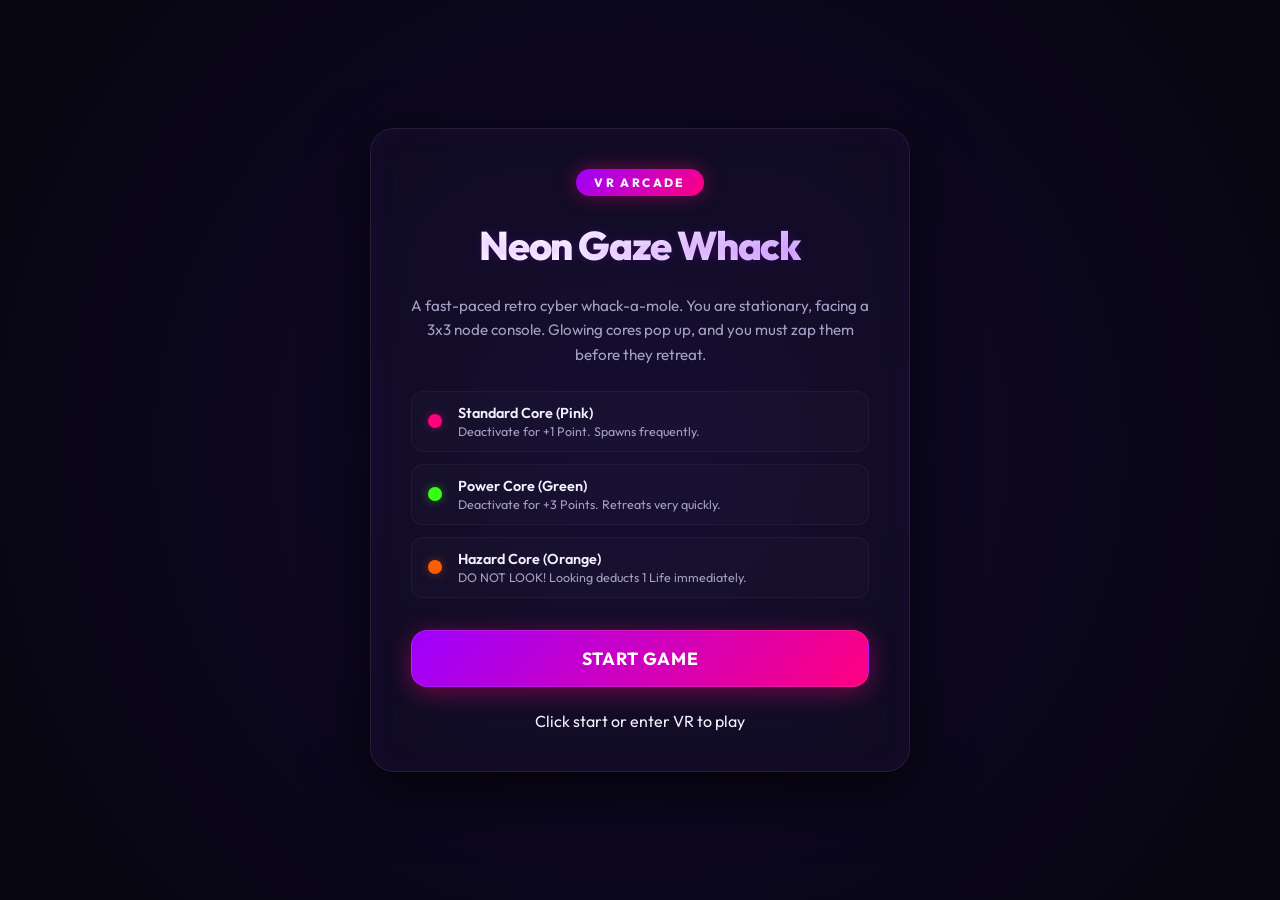
==== game_0001_neon_whack/index.html @ 53be06f9 "whack a mole slop that doesn't work on desktop" ====
<!DOCTYPE html>
<html lang="en">
<head>
    <meta charset="UTF-8">
    <meta name="viewport" content="width=device-width, initial-scale=1.0, user-scalable=no">
    <title>Neon Gaze Whack - VR Arcade</title>
    <meta name="description" content="A premium retro-futuristic VR whack-a-mole game. Look to target and deactivate cores using gaze tracking. Hostable on GitHub Pages.">
    
    <!-- Premium Fonts -->
    <link rel="preconnect" href="https://fonts.googleapis.com">
    <link rel="preconnect" href="https://fonts.gstatic.com" crossorigin>
    <link href="https://fonts.googleapis.com/css2?family=Outfit:wght@300;400;600;800&display=swap" rel="stylesheet">
    
    <!-- Core Stylesheet -->
    <link rel="stylesheet" href="./style.css">

    <!-- A-Frame Library CDN (Version 1.6.0 is stable and works with standard WebXR) -->
    <script src="https://aframe.io/releases/1.6.0/aframe.min.js"></script>
</head>
<body>

    <!-- 2D HTML Dashboard / Screen UI Overlay -->
    <div id="ui-layer" class="ui-layer">
        
        <!-- Start Game Panel -->
        <div id="panel-start" class="overlay-panel">
            <div class="logo-badge">VR Arcade</div>
            <h1>Neon Gaze Whack</h1>
            <p class="subtitle">A fast-paced retro cyber whack-a-mole. You are stationary, facing a 3x3 node console. Glowing cores pop up, and you must zap them before they retreat.</p>
            
            <div class="guide-container">
                <div class="guide-item">
                    <div class="guide-color-indicator guide-pink"></div>
                    <div class="guide-item-text">
                        <h3>Standard Core (Pink)</h3>
                        <p>Deactivate for +1 Point. Spawns frequently.</p>
                    </div>
                </div>
                <div class="guide-item">
                    <div class="guide-color-indicator guide-green"></div>
                    <div class="guide-item-text">
                        <h3>Power Core (Green)</h3>
                        <p>Deactivate for +3 Points. Retreats very quickly.</p>
                    </div>
                </div>
                <div class="guide-item">
                    <div class="guide-color-indicator guide-orange"></div>
                    <div class="guide-item-text">
                        <h3>Hazard Core (Orange)</h3>
                        <p>DO NOT LOOK! Looking deducts 1 Life immediately.</p>
                    </div>
                </div>
            </div>

            <button id="btn-start" class="btn btn-pink">Start Game</button>
            <div class="status-msg">Click start or enter VR to play</div>
        </div>

        <!-- Game Over Panel -->
        <div id="panel-gameover" class="overlay-panel hidden">
            <div class="logo-badge" style="background: linear-gradient(135deg, var(--neon-orange), var(--neon-pink)); box-shadow: 0 0 20px var(--neon-orange-glow);">System Offline</div>
            <h1>Game Over</h1>
            <p class="subtitle">The core console has overloaded.</p>
            
            <div class="stats-list">
                <div class="stats-row">
                    <span class="stats-label">Final Score:</span>
                    <span id="stat-final-score" class="stats-value">0</span>
                </div>
                <div class="stats-row">
                    <span class="stats-label">Personal Best:</span>
                    <span id="stat-high-score" class="stats-value">0</span>
                </div>
                <div id="new-record-indicator" class="stats-row hidden">
                    <span class="stats-new-record" style="width: 100%; text-align: center;">🎉 NEW HIGH SCORE RECORD! 🎉</span>
                </div>
            </div>

            <button id="btn-restart" class="btn btn-pink" style="background: linear-gradient(135deg, var(--neon-cyan) 0%, var(--neon-purple) 100%); box-shadow: 0 5px 25px var(--neon-cyan-glow);">Reboot System</button>
        </div>
    </div>

    <!-- HUD Overlay for Screen Players -->
    <div id="hud" class="hud-container hidden">
        <div id="hud-score" class="hud-panel">
            <span class="hud-label">Score</span>
            <span id="hud-score-val" class="hud-value">000</span>
        </div>
        <div id="hud-lives" class="hud-panel">
            <span class="hud-label">Integrity</span>
            <div id="lives-container" class="lives-indicator">
                <div class="heart-icon"></div>
                <div class="heart-icon"></div>
                <div class="heart-icon"></div>
            </div>
        </div>
        <div id="hud-highscore" class="hud-panel">
            <span class="hud-label">Best</span>
            <span id="hud-highscore-val" class="hud-value">000</span>
        </div>
    </div>

    <!-- 3D VR Scene -->
    <div id="scene-container">
        <!-- A-Frame Scene -->
        <a-scene embedded="false" vr-mode-ui="enabled: true" renderer="antialias: true; colorManagement: true;">
            
            <!-- Asset Preloading -->
            <a-assets>
                <!-- We can define mixins or textures here if needed, but keeping it script-driven -->
            </a-assets>

            <!-- Lighting Configuration -->
            <!-- Ambient environment light -->
            <a-entity light="type: ambient; color: #1e163b; intensity: 0.8"></a-entity>
            <!-- Direct key light casting soft glows -->
            <a-entity light="type: directional; color: #b58eff; intensity: 1.2; castShadow: true" position="2 4 3"></a-entity>
            <!-- Point light glowing near the console panel -->
            <a-entity id="console-glow" light="type: point; color: #ff007f; intensity: 0.5; distance: 4" position="0 1.4 -1.5"></a-entity>

            <!-- Retro Holodeck Space Grid (Floor & Ceiling) -->
            <a-plane position="0 0 0" rotation="-90 0 0" width="100" height="100" color="#ff007f" wireframe="true" material="shader: flat; opacity: 0.08"></a-plane>
            <a-plane position="0 4 0" rotation="90 0 0" width="100" height="100" color="#00f3ff" wireframe="true" material="shader: flat; opacity: 0.08"></a-plane>
            
            <!-- Starry cosmic skybox background -->
            <a-sky color="#07050f"></a-sky>

            <!-- Interactive 3D VR START / RESTART Overlays (Rendered in-world for VR Headsets) -->
            <a-entity id="vr-ui-container">
                <!-- 3D Start Button Panel -->
                <a-box id="vr-btn-start" class="target" position="0 1.4 -1.8" width="1.1" height="0.4" depth="0.1" color="#ff007f" 
                       material="roughness: 0.4; metalness: 0.8; emissive: #ff007f; emissiveIntensity: 0.6"
                       animation__hover="property: scale; to: 1.05 1.05 1.05; dur: 200; startEvents: mouseenter"
                       animation__leave="property: scale; to: 1 1 1; dur: 200; startEvents: mouseleave">
                    <!-- Text on button -->
                    <a-text value="LOOK AT TO START" align="center" color="#ffffff" width="3.2" font="kandoo" position="0 0 0.06" material="shader: flat;"></a-text>
                </a-box>

                <!-- 3D Restart Button Panel (Starts hidden) -->
                <a-box id="vr-btn-restart" class="target" position="0 1.4 -1.8" width="1.1" height="0.4" depth="0.1" color="#00f3ff" 
                       material="roughness: 0.4; metalness: 0.8; emissive: #00f3ff; emissiveIntensity: 0.6" scale="0.001 0.001 0.001" visible="false"
                       animation__hover="property: scale; to: 1.05 1.05 1.05; dur: 200; startEvents: mouseenter"
                       animation__leave="property: scale; to: 1 1 1; dur: 200; startEvents: mouseleave">
                    <!-- Text on button -->
                    <a-text value="GAME OVER\nLOOK TO RESTART" align="center" color="#ffffff" width="3.2" font="kandoo" position="0 0 0.06" material="shader: flat;"></a-text>
                </a-box>

                <!-- Floating VR Score HUD (Always visible above the board in VR) -->
                <a-entity id="vr-hud" position="0 2.6 -2.3" visible="false">
                    <!-- Score text -->
                    <a-text id="vr-hud-score" value="SCORE: 000" align="center" color="#00f3ff" width="4.5" font="kandoo" position="0 0.1 0" material="shader: flat;"></a-text>
                    <!-- Lives text -->
                    <a-text id="vr-hud-lives" value="INTEGRITY: III" align="center" color="#ff007f" width="4" font="kandoo" position="0 -0.1 0" material="shader: flat;"></a-text>
                </a-entity>
            </a-entity>

            <!-- The Core Console Board (3x3 grid panel) -->
            <!-- Placed at y=1.35m, z=-2.4m, tilted 10 degrees back towards camera -->
            <a-entity id="board" position="0 1.35 -2.4" rotation="-10 0 0">
                <!-- Large Metallic Panel Base -->
                <a-box position="0 0 -0.04" width="1.8" height="1.8" depth="0.08" color="#110d24" material="roughness: 0.6; metalness: 0.8"></a-box>
                
                <!-- Glowing Cyan Border Strips -->
                <a-box position="0 0.9 0" width="1.84" height="0.02" depth="0.02" color="#00f3ff" material="shader: flat; emissive: #00f3ff; emissiveIntensity: 0.8"></a-box>
                <a-box position="0 -0.9 0" width="1.84" height="0.02" depth="0.02" color="#00f3ff" material="shader: flat; emissive: #00f3ff; emissiveIntensity: 0.8"></a-box>
                <a-box position="0.9 0 0" width="0.02" height="1.84" depth="0.02" color="#ff007f" material="shader: flat; emissive: #ff007f; emissiveIntensity: 0.8"></a-box>
                <a-box position="-0.9 0 0" width="0.02" height="1.84" depth="0.02" color="#ff007f" material="shader: flat; emissive: #ff007f; emissiveIntensity: 0.8"></a-box>

                <!-- Grid Node 0: Top-Left [x=-0.5, y=0.5] -->
                <a-entity position="-0.5 0.5 0">
                    <a-ring color="#2d2254" radius-inner="0.16" radius-outer="0.19" position="0 0 0.01" material="roughness: 0.5; metalness: 0.7"></a-ring>
                    <a-circle color="#07050f" radius="0.16" position="0 0 0.005" material="roughness: 1"></a-circle>
                    <a-cylinder class="target target-core" data-node="0" radius="0.15" height="0.3" position="0 0 -0.15" rotation="90 0 0" color="#ff007f"
                                material="roughness: 0.3; metalness: 0.3; emissive: #ff007f; emissiveIntensity: 0.5"></a-cylinder>
                </a-entity>

                <!-- Grid Node 1: Top-Center [x=0, y=0.5] -->
                <a-entity position="0 0.5 0">
                    <a-ring color="#2d2254" radius-inner="0.16" radius-outer="0.19" position="0 0 0.01" material="roughness: 0.5; metalness: 0.7"></a-ring>
                    <a-circle color="#07050f" radius="0.16" position="0 0 0.005" material="roughness: 1"></a-circle>
                    <a-cylinder class="target target-core" data-node="1" radius="0.15" height="0.3" position="0 0 -0.15" rotation="90 0 0" color="#ff007f"
                                material="roughness: 0.3; metalness: 0.3; emissive: #ff007f; emissiveIntensity: 0.5"></a-cylinder>
                </a-entity>

                <!-- Grid Node 2: Top-Right [x=0.5, y=0.5] -->
                <a-entity position="0.5 0.5 0">
                    <a-ring color="#2d2254" radius-inner="0.16" radius-outer="0.19" position="0 0 0.01" material="roughness: 0.5; metalness: 0.7"></a-ring>
                    <a-circle color="#07050f" radius="0.16" position="0 0 0.005" material="roughness: 1"></a-circle>
                    <a-cylinder class="target target-core" data-node="2" radius="0.15" height="0.3" position="0 0 -0.15" rotation="90 0 0" color="#ff007f"
                                material="roughness: 0.3; metalness: 0.3; emissive: #ff007f; emissiveIntensity: 0.5"></a-cylinder>
                </a-entity>

                <!-- Grid Node 3: Middle-Left [x=-0.5, y=0] -->
                <a-entity position="-0.5 0 0">
                    <a-ring color="#2d2254" radius-inner="0.16" radius-outer="0.19" position="0 0 0.01" material="roughness: 0.5; metalness: 0.7"></a-ring>
                    <a-circle color="#07050f" radius="0.16" position="0 0 0.005" material="roughness: 1"></a-circle>
                    <a-cylinder class="target target-core" data-node="3" radius="0.15" height="0.3" position="0 0 -0.15" rotation="90 0 0" color="#ff007f"
                                material="roughness: 0.3; metalness: 0.3; emissive: #ff007f; emissiveIntensity: 0.5"></a-cylinder>
                </a-entity>

                <!-- Grid Node 4: Middle-Center [x=0, y=0] -->
                <a-entity position="0 0 0">
                    <a-ring color="#2d2254" radius-inner="0.16" radius-outer="0.19" position="0 0 0.01" material="roughness: 0.5; metalness: 0.7"></a-ring>
                    <a-circle color="#07050f" radius="0.16" position="0 0 0.005" material="roughness: 1"></a-circle>
                    <a-cylinder class="target target-core" data-node="4" radius="0.15" height="0.3" position="0 0 -0.15" rotation="90 0 0" color="#ff007f"
                                material="roughness: 0.3; metalness: 0.3; emissive: #ff007f; emissiveIntensity: 0.5"></a-cylinder>
                </a-entity>

                <!-- Grid Node 5: Middle-Right [x=0.5, y=0] -->
                <a-entity position="0.5 0 0">
                    <a-ring color="#2d2254" radius-inner="0.16" radius-outer="0.19" position="0 0 0.01" material="roughness: 0.5; metalness: 0.7"></a-ring>
                    <a-circle color="#07050f" radius="0.16" position="0 0 0.005" material="roughness: 1"></a-circle>
                    <a-cylinder class="target target-core" data-node="5" radius="0.15" height="0.3" position="0 0 -0.15" rotation="90 0 0" color="#ff007f"
                                material="roughness: 0.3; metalness: 0.3; emissive: #ff007f; emissiveIntensity: 0.5"></a-cylinder>
                </a-entity>

                <!-- Grid Node 6: Bottom-Left [x=-0.5, y=-0.5] -->
                <a-entity position="-0.5 -0.5 0">
                    <a-ring color="#2d2254" radius-inner="0.16" radius-outer="0.19" position="0 0 0.01" material="roughness: 0.5; metalness: 0.7"></a-ring>
                    <a-circle color="#07050f" radius="0.16" position="0 0 0.005" material="roughness: 1"></a-circle>
                    <a-cylinder class="target target-core" data-node="6" radius="0.15" height="0.3" position="0 0 -0.15" rotation="90 0 0" color="#ff007f"
                                material="roughness: 0.3; metalness: 0.3; emissive: #ff007f; emissiveIntensity: 0.5"></a-cylinder>
                </a-entity>

                <!-- Grid Node 7: Bottom-Center [x=0, y=-0.5] -->
                <a-entity position="0 -0.5 0">
                    <a-ring color="#2d2254" radius-inner="0.16" radius-outer="0.19" position="0 0 0.01" material="roughness: 0.5; metalness: 0.7"></a-ring>
                    <a-circle color="#07050f" radius="0.16" position="0 0 0.005" material="roughness: 1"></a-circle>
                    <a-cylinder class="target target-core" data-node="7" radius="0.15" height="0.3" position="0 0 -0.15" rotation="90 0 0" color="#ff007f"
                                material="roughness: 0.3; metalness: 0.3; emissive: #ff007f; emissiveIntensity: 0.5"></a-cylinder>
                </a-entity>

                <!-- Grid Node 8: Bottom-Right [x=0.5, y=-0.5] -->
                <a-entity position="0.5 -0.5 0">
                    <a-ring color="#2d2254" radius-inner="0.16" radius-outer="0.19" position="0 0 0.01" material="roughness: 0.5; metalness: 0.7"></a-ring>
                    <a-circle color="#07050f" radius="0.16" position="0 0 0.005" material="roughness: 1"></a-circle>
                    <a-cylinder class="target target-core" data-node="8" radius="0.15" height="0.3" position="0 0 -0.15" rotation="90 0 0" color="#ff007f"
                                material="roughness: 0.3; metalness: 0.3; emissive: #ff007f; emissiveIntensity: 0.5"></a-cylinder>
                </a-entity>
            </a-entity>

            <!-- Player Rig: Camera + Reticle Gaze Cursor -->
            <!-- Standing height is set to 1.6m by default. Head/neck rotation handles aiming. -->
            <a-entity id="rig" position="0 0 0">
                <a-camera id="camera" look-controls="pointerLockEnabled: false" wasd-controls="enabled: false">
                    <!-- Gaze Fuse Reticle -->
                    <!-- Highlights and zaps items by hovering over them for 300ms -->
                    <a-cursor id="gaze-cursor" 
                              fuse="true" 
                              fuse-timeout="300" 
                              geometry="primitive: ring; radiusInner: 0.012; radiusOuter: 0.02" 
                              material="color: #00f3ff; shader: flat; opacity: 0.9" 
                              raycaster="objects: .target"
                              position="0 0 -1"
                              animation__fusing="property: scale; startEvents: fusing; easing: easeInCubic; dur: 300; from: 1 1 1; to: 0.1 0.1 0.1"
                              animation__click="property: scale; startEvents: click; easing: easeOutElastic; dur: 150; from: 0.1 0.1 0.1; to: 1 1 1"
                              animation__mouseleave="property: scale; startEvents: mouseleave; easing: easeOutQuad; dur: 150; to: 1 1 1">
                    </a-cursor>
                </a-camera>
            </a-entity>

        </a-scene>
    </div>

    <!-- Application Script -->
    <script type="module" src="./app.js"></script>
</body>
</html>
---- game_0001_neon_whack/style.css ----
/* --- Neon Gaze Whack CSS Styling --- */

:root {
    --bg-dark: #07050f;
    --bg-gradient: radial-gradient(circle at 50% 50%, #120a2e 0%, #07050f 100%);
    
    /* Neon Colors */
    --neon-pink: #ff007f;
    --neon-pink-glow: rgba(255, 0, 127, 0.4);
    --neon-green: #39ff14;
    --neon-green-glow: rgba(57, 255, 20, 0.4);
    --neon-orange: #ff5e00;
    --neon-orange-glow: rgba(255, 94, 0, 0.4);
    --neon-cyan: #00f3ff;
    --neon-cyan-glow: rgba(0, 243, 255, 0.4);
    --neon-purple: #9d00ff;
    --neon-purple-glow: rgba(157, 0, 255, 0.4);

    --text-primary: #f3f0ff;
    --text-secondary: #a59fc4;
    --glass-bg: rgba(255, 255, 255, 0.02);
    --glass-border: rgba(255, 255, 255, 0.08);
    --glass-glow: rgba(157, 0, 255, 0.06);
    
    --font-sans: 'Outfit', -apple-system, BlinkMacSystemFont, "Segoe UI", Roboto, sans-serif;
    --transition-smooth: all 0.25s cubic-bezier(0.4, 0, 0.2, 1);
}

/* Base Reset */
* {
    box-sizing: border-box;
    margin: 0;
    padding: 0;
}

body, html {
    width: 100%;
    height: 100%;
    overflow: hidden;
    background-color: var(--bg-dark);
    background: var(--bg-gradient);
    color: var(--text-primary);
    font-family: var(--font-sans);
    -webkit-font-smoothing: antialiased;
}

/* 3D Scene Viewport container */
#scene-container {
    position: absolute;
    top: 0;
    left: 0;
    width: 100%;
    height: 100%;
    z-index: 1;
}

/* Overlay UI Container */
.ui-layer {
    position: absolute;
    top: 0;
    left: 0;
    width: 100%;
    height: 100%;
    z-index: 10;
    display: flex;
    justify-content: center;
    align-items: center;
    pointer-events: none; /* Let clicks pass through to canvas unless specified */
}

/* Common Overlay Panels */
.overlay-panel {
    pointer-events: auto; /* Active elements inside can be clicked */
    background: var(--glass-bg);
    border: 1px solid var(--glass-border);
    border-radius: 24px;
    padding: 40px;
    max-width: 540px;
    width: 90%;
    box-shadow: 0 20px 60px rgba(0, 0, 0, 0.7), 
                inset 0 0 30px var(--glass-glow);
    backdrop-filter: blur(20px);
    -webkit-backdrop-filter: blur(20px);
    display: flex;
    flex-direction: column;
    align-items: center;
    text-align: center;
    gap: 24px;
    transition: var(--transition-smooth);
    animation: zoomIn 0.5s cubic-bezier(0.175, 0.885, 0.32, 1.275);
}

.overlay-panel.hidden {
    opacity: 0;
    transform: scale(0.9) translateY(20px);
    pointer-events: none;
    display: none !important;
}

/* Header & Badges */
.logo-badge {
    background: linear-gradient(135deg, var(--neon-purple), var(--neon-pink));
    padding: 6px 18px;
    border-radius: 100px;
    font-size: 0.75rem;
    font-weight: 800;
    letter-spacing: 0.2em;
    text-transform: uppercase;
    box-shadow: 0 0 20px var(--neon-pink-glow);
    animation: neonPulse 2s infinite alternate;
}

h1 {
    font-size: 2.5rem;
    font-weight: 800;
    letter-spacing: -0.03em;
    background: linear-gradient(135deg, #ffffff 30%, #d8b4fe 100%);
    -webkit-background-clip: text;
    -webkit-text-fill-color: transparent;
    text-shadow: 0 0 10px rgba(157, 0, 255, 0.2);
}

.subtitle {
    color: var(--text-secondary);
    font-size: 0.95rem;
    line-height: 1.6;
}

/* Instructions / Info grids */
.guide-container {
    display: flex;
    flex-direction: column;
    gap: 12px;
    width: 100%;
    text-align: left;
}

.guide-item {
    background: rgba(255, 255, 255, 0.015);
    border: 1px solid rgba(255, 255, 255, 0.04);
    border-radius: 12px;
    padding: 12px 16px;
    display: flex;
    align-items: center;
    gap: 16px;
}

.guide-color-indicator {
    width: 14px;
    height: 14px;
    border-radius: 50%;
    flex-shrink: 0;
}

.guide-pink {
    background-color: var(--neon-pink);
    box-shadow: 0 0 10px var(--neon-pink-glow);
}

.guide-green {
    background-color: var(--neon-green);
    box-shadow: 0 0 10px var(--neon-green-glow);
}

.guide-orange {
    background-color: var(--neon-orange);
    box-shadow: 0 0 10px var(--neon-orange-glow);
}

.guide-item-text h3 {
    font-size: 0.9rem;
    font-weight: 600;
    margin-bottom: 2px;
}

.guide-item-text p {
    font-size: 0.78rem;
    color: var(--text-secondary);
}

/* Buttons */
.btn {
    font-family: var(--font-sans);
    font-size: 1.1rem;
    font-weight: 700;
    padding: 16px 36px;
    border-radius: 16px;
    border: 1px solid rgba(255, 255, 255, 0.1);
    cursor: pointer;
    transition: var(--transition-smooth);
    letter-spacing: 0.05em;
    text-transform: uppercase;
    width: 100%;
    margin-top: 8px;
    display: flex;
    justify-content: center;
    align-items: center;
    gap: 10px;
}

.btn-pink {
    background: linear-gradient(135deg, var(--neon-purple) 0%, var(--neon-pink) 100%);
    color: #ffffff;
    box-shadow: 0 5px 25px var(--neon-pink-glow);
}

.btn-pink:hover {
    transform: translateY(-2px);
    box-shadow: 0 8px 30px var(--neon-pink-glow), 0 0 15px var(--neon-purple-glow);
}

.btn-pink:active {
    transform: translateY(1px);
}

/* HUD Interface (Persistent screen overlay in non-VR, or calibration reference) */
.hud-container {
    position: absolute;
    top: 24px;
    left: 24px;
    right: 24px;
    display: flex;
    justify-content: space-between;
    align-items: center;
    pointer-events: none;
    z-index: 5;
    animation: fadeInDown 0.8s cubic-bezier(0.16, 1, 0.3, 1);
}

.hud-container.hidden {
    opacity: 0;
    transform: translateY(-20px);
    display: none;
}

.hud-panel {
    background: rgba(11, 7, 24, 0.6);
    border: 1px solid var(--glass-border);
    padding: 12px 20px;
    border-radius: 16px;
    backdrop-filter: blur(12px);
    -webkit-backdrop-filter: blur(12px);
    display: flex;
    align-items: center;
    gap: 16px;
    box-shadow: 0 10px 30px rgba(0, 0, 0, 0.4);
}

.hud-label {
    font-size: 0.75rem;
    font-weight: 800;
    color: var(--text-secondary);
    text-transform: uppercase;
    letter-spacing: 0.1em;
}

.hud-value {
    font-size: 1.4rem;
    font-weight: 800;
    font-variant-numeric: tabular-nums;
}

#hud-score .hud-value {
    color: var(--neon-cyan);
    text-shadow: 0 0 8px var(--neon-cyan-glow);
}

#hud-highscore .hud-value {
    color: var(--neon-purple);
    text-shadow: 0 0 8px var(--neon-purple-glow);
}

/* Health / Lives Bar */
.lives-indicator {
    display: flex;
    gap: 6px;
}

.heart-icon {
    width: 20px;
    height: 20px;
    background-color: var(--neon-pink);
    clip-path: path("M12,21.35L10.55,20.03C5.4,15.36 2,12.27 2,8.5C2,5.41 4.42,3 7.5,3C9.24,3 10.91,3.81 12,5.08C13.09,3.81 14.76,3 16.5,3C19.58,3 22,5.41 22,8.5C22,12.27 18.6,15.36 13.45,20.03L12,21.35Z");
    transform: scale(0.9);
    filter: drop-shadow(0 0 5px var(--neon-pink-glow));
    transition: var(--transition-smooth);
}

.heart-icon.lost {
    background-color: #373347;
    filter: none;
    transform: scale(0.8);
    opacity: 0.4;
}

/* VR Button customization for A-Frame */
.a-enter-vr {
    position: absolute !important;
    bottom: 30px !important;
    right: 30px !important;
}

.a-enter-vr-button {
    background-color: rgba(11, 7, 24, 0.8) !important;
    border: 1px solid var(--glass-border) !important;
    border-radius: 12px !important;
    box-shadow: 0 10px 30px rgba(0, 0, 0, 0.4) !important;
    transition: var(--transition-smooth) !important;
}

.a-enter-vr-button:hover {
    background-color: var(--neon-purple) !important;
    box-shadow: 0 0 20px var(--neon-purple-glow) !important;
    border-color: rgba(255,255,255,0.3) !important;
}

/* Score pop animations */
.score-pop {
    animation: popAnim 0.3s cubic-bezier(0.175, 0.885, 0.32, 1.275);
}

/* Game Over Stats list */
.stats-list {
    width: 100%;
    display: flex;
    flex-direction: column;
    gap: 8px;
    margin: 8px 0;
}

.stats-row {
    display: flex;
    justify-content: space-between;
    padding: 12px 18px;
    background: rgba(255,255,255,0.015);
    border: 1px solid rgba(255,255,255,0.03);
    border-radius: 12px;
}

.stats-label {
    font-size: 0.9rem;
    color: var(--text-secondary);
}

.stats-value {
    font-size: 1.1rem;
    font-weight: 700;
}

.stats-new-record {
    color: var(--neon-green);
    text-shadow: 0 0 5px var(--neon-green-glow);
    font-weight: 800;
    animation: flash 1s infinite alternate;
}

/* Keyframes */
@keyframes zoomIn {
    from {
        opacity: 0;
        transform: scale(0.85) translateY(20px);
    }
    to {
        opacity: 1;
        transform: scale(1) translateY(0);
    }
}

@keyframes neonPulse {
    from {
        box-shadow: 0 0 10px var(--neon-pink-glow), inset 0 0 5px var(--neon-pink-glow);
    }
    to {
        box-shadow: 0 0 22px var(--neon-pink-glow), inset 0 0 10px var(--neon-pink-glow);
    }
}

@keyframes flash {
    0% { opacity: 0.4; }
    100% { opacity: 1; }
}

@keyframes popAnim {
    0% { transform: scale(1); }
    50% { transform: scale(1.15); }
    100% { transform: scale(1); }
}

@keyframes fadeInDown {
    from {
        opacity: 0;
        transform: translateY(-20px);
    }
    to {
        opacity: 1;
        transform: translateY(0);
    }
}
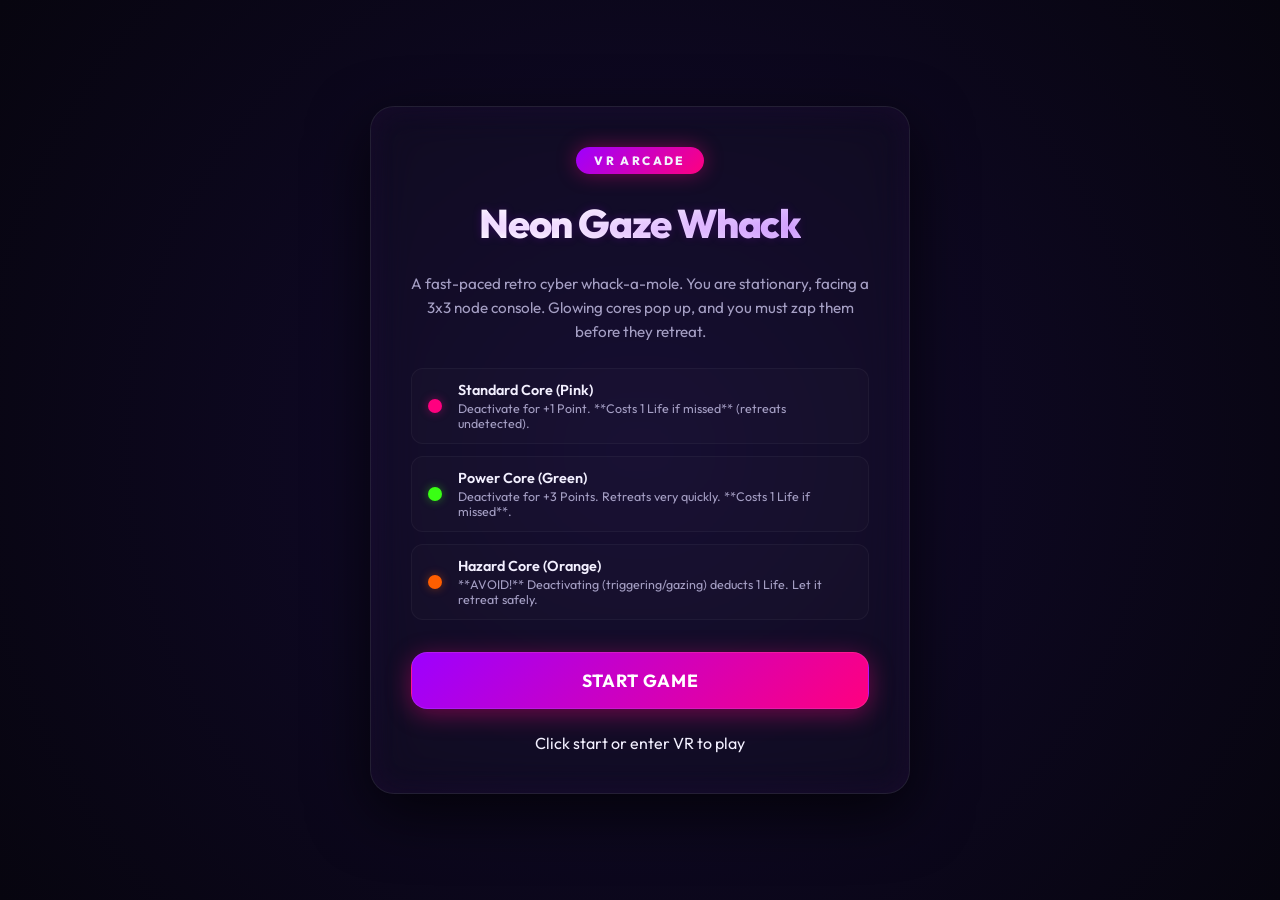
==== commit 1b3c320d: "0001: jazz up, scale and clarify neon whack" ====
--- a/game_0001_neon_whack/index.html
+++ b/game_0001_neon_whack/index.html
@@ -33,21 +33,21 @@
                     <div class="guide-color-indicator guide-pink"></div>
                     <div class="guide-item-text">
                         <h3>Standard Core (Pink)</h3>
-                        <p>Deactivate for +1 Point. Spawns frequently.</p>
+                        <p>Deactivate for +1 Point. **Costs 1 Life if missed** (retreats undetected).</p>
                     </div>
                 </div>
                 <div class="guide-item">
                     <div class="guide-color-indicator guide-green"></div>
                     <div class="guide-item-text">
                         <h3>Power Core (Green)</h3>
-                        <p>Deactivate for +3 Points. Retreats very quickly.</p>
+                        <p>Deactivate for +3 Points. Retreats very quickly. **Costs 1 Life if missed**.</p>
                     </div>
                 </div>
                 <div class="guide-item">
                     <div class="guide-color-indicator guide-orange"></div>
                     <div class="guide-item-text">
                         <h3>Hazard Core (Orange)</h3>
-                        <p>DO NOT LOOK! Looking deducts 1 Life immediately.</p>
+                        <p>**AVOID!** Deactivating (triggering/gazing) deducts 1 Life. Let it retreat safely.</p>
                     </div>
                 </div>
             </div>
@@ -101,9 +101,8 @@
     </div>
 
     <!-- 3D VR Scene -->
-    <div id="scene-container">
-        <!-- A-Frame Scene -->
-        <a-scene embedded="false" vr-mode-ui="enabled: true" renderer="antialias: true; colorManagement: true;">
+    <!-- A-Frame Scene (No wrapping div to ensure all mouse events reach the canvas directly) -->
+    <a-scene embedded="false" vr-mode-ui="enabled: true" renderer="antialias: true; colorManagement: true;">
             
             <!-- Asset Preloading -->
             <a-assets>
@@ -133,7 +132,7 @@
                        animation__hover="property: scale; to: 1.05 1.05 1.05; dur: 200; startEvents: mouseenter"
                        animation__leave="property: scale; to: 1 1 1; dur: 200; startEvents: mouseleave">
                     <!-- Text on button -->
-                    <a-text value="LOOK AT TO START" align="center" color="#ffffff" width="3.2" font="kandoo" position="0 0 0.06" material="shader: flat;"></a-text>
+                    <a-text id="vr-btn-start-text" value="LOOK AT TO START" align="center" color="#ffffff" width="3.2" font="kandoo" position="0 0 0.06" material="shader: flat;"></a-text>
                 </a-box>
 
                 <!-- 3D Restart Button Panel (Starts hidden) -->
@@ -142,7 +141,7 @@
                        animation__hover="property: scale; to: 1.05 1.05 1.05; dur: 200; startEvents: mouseenter"
                        animation__leave="property: scale; to: 1 1 1; dur: 200; startEvents: mouseleave">
                     <!-- Text on button -->
-                    <a-text value="GAME OVER\nLOOK TO RESTART" align="center" color="#ffffff" width="3.2" font="kandoo" position="0 0 0.06" material="shader: flat;"></a-text>
+                    <a-text id="vr-btn-restart-text" value="GAME OVER\nLOOK TO RESTART" align="center" color="#ffffff" width="3.2" font="kandoo" position="0 0 0.06" material="shader: flat;"></a-text>
                 </a-box>
 
                 <!-- Floating VR Score HUD (Always visible above the board in VR) -->
@@ -155,8 +154,8 @@
             </a-entity>
 
             <!-- The Core Console Board (3x3 grid panel) -->
-            <!-- Placed at y=1.35m, z=-2.4m, tilted 10 degrees back towards camera -->
-            <a-entity id="board" position="0 1.35 -2.4" rotation="-10 0 0">
+            <!-- Placed at y=1.35m, z=-2.8m, scaled to 0.85, tilted 10 degrees back towards camera to fit screen/FOV better -->
+            <a-entity id="board" position="0 1.35 -2.8" scale="0.85 0.85 0.85" rotation="-10 0 0">
                 <!-- Large Metallic Panel Base -->
                 <a-box position="0 0 -0.04" width="1.8" height="1.8" depth="0.08" color="#110d24" material="roughness: 0.6; metalness: 0.8"></a-box>
                 
@@ -166,12 +165,42 @@
                 <a-box position="0.9 0 0" width="0.02" height="1.84" depth="0.02" color="#ff007f" material="shader: flat; emissive: #ff007f; emissiveIntensity: 0.8"></a-box>
                 <a-box position="-0.9 0 0" width="0.02" height="1.84" depth="0.02" color="#ff007f" material="shader: flat; emissive: #ff007f; emissiveIntensity: 0.8"></a-box>
 
+                <!-- 3D Side HUD Left Panel (Score & Best) -->
+                <!-- x=-1.1 keeps it very close to the board's left border (at x=-0.9) to comfortably support FoV <= 90deg -->
+                <a-entity position="-1.1 0 0">
+                    <a-box width="0.32" height="0.8" depth="0.06" color="#110d24" material="roughness: 0.6; metalness: 0.8"></a-box>
+                    <a-box position="-0.16 0 0.01" width="0.01" height="0.82" depth="0.02" color="#00f3ff" material="shader: flat; emissive: #00f3ff; emissiveIntensity: 0.8"></a-box>
+                    <!-- Score Text -->
+                    <a-text value="SCORE" align="center" color="#a59fc4" width="1.5" font="kandoo" position="0 0.25 0.04" material="shader: flat;"></a-text>
+                    <a-text id="side-hud-score" value="000" align="center" color="#00f3ff" width="3.5" font="kandoo" position="0 0.1 0.04" material="shader: flat;"></a-text>
+                    
+                    <!-- Best Score Text -->
+                    <a-text value="BEST" align="center" color="#a59fc4" width="1.5" font="kandoo" position="0 -0.15 0.04" material="shader: flat;"></a-text>
+                    <a-text id="side-hud-highscore" value="000" align="center" color="#9d00ff" width="3.5" font="kandoo" position="0 -0.3 0.04" material="shader: flat;"></a-text>
+                </a-entity>
+
+                <!-- 3D Side HUD Right Panel (Integrity / Lives) -->
+                <!-- x=1.1 keeps it very close to the board's right border (at x=0.9) to comfortably support FoV <= 90deg -->
+                <a-entity position="1.1 0 0">
+                    <a-box width="0.32" height="0.8" depth="0.06" color="#110d24" material="roughness: 0.6; metalness: 0.8"></a-box>
+                    <a-box position="0.16 0 0.01" width="0.01" height="0.82" depth="0.02" color="#ff007f" material="shader: flat; emissive: #ff007f; emissiveIntensity: 0.8"></a-box>
+                    <!-- Lives Text -->
+                    <a-text value="INTEGRITY" align="center" color="#a59fc4" width="1.5" font="kandoo" position="0 0.2 0.04" material="shader: flat;"></a-text>
+                    <a-text id="side-hud-lives" value="III" align="center" color="#ff007f" width="3.8" font="kandoo" position="0 -0.05 0.04" material="shader: flat;"></a-text>
+                </a-entity>
+
                 <!-- Grid Node 0: Top-Left [x=-0.5, y=0.5] -->
                 <a-entity position="-0.5 0.5 0">
                     <a-ring color="#2d2254" radius-inner="0.16" radius-outer="0.19" position="0 0 0.01" material="roughness: 0.5; metalness: 0.7"></a-ring>
                     <a-circle color="#07050f" radius="0.16" position="0 0 0.005" material="roughness: 1"></a-circle>
                     <a-cylinder class="target target-core" data-node="0" radius="0.15" height="0.3" position="0 0 -0.15" rotation="90 0 0" color="#ff007f"
                                 material="roughness: 0.3; metalness: 0.3; emissive: #ff007f; emissiveIntensity: 0.5"></a-cylinder>
+                    <a-ring class="ripple-ring" color="#ff007f" radius-inner="0.15" radius-outer="0.17" position="0 0 0.02" visible="false" material="shader: flat; opacity: 0.8"
+                            animation__scale="property: scale; from: 1 1 1; to: 2.2 2.2 2.2; dur: 250; startEvents: whack"
+                            animation__fade="property: material.opacity; from: 0.8; to: 0; dur: 250; startEvents: whack"></a-ring>
+                    <a-ring class="miss-ring" color="#ff0000" radius-inner="0.15" radius-outer="0.17" position="0 0 0.02" visible="false" material="shader: flat; opacity: 0.8"
+                            animation__scale="property: scale; from: 1 1 1; to: 1.8 1.8 1.8; dur: 350; startEvents: miss"
+                            animation__fade="property: material.opacity; from: 0.8; to: 0; dur: 350; startEvents: miss"></a-ring>
                 </a-entity>
 
                 <!-- Grid Node 1: Top-Center [x=0, y=0.5] -->
@@ -180,6 +209,12 @@
                     <a-circle color="#07050f" radius="0.16" position="0 0 0.005" material="roughness: 1"></a-circle>
                     <a-cylinder class="target target-core" data-node="1" radius="0.15" height="0.3" position="0 0 -0.15" rotation="90 0 0" color="#ff007f"
                                 material="roughness: 0.3; metalness: 0.3; emissive: #ff007f; emissiveIntensity: 0.5"></a-cylinder>
+                    <a-ring class="ripple-ring" color="#ff007f" radius-inner="0.15" radius-outer="0.17" position="0 0 0.02" visible="false" material="shader: flat; opacity: 0.8"
+                            animation__scale="property: scale; from: 1 1 1; to: 2.2 2.2 2.2; dur: 250; startEvents: whack"
+                            animation__fade="property: material.opacity; from: 0.8; to: 0; dur: 250; startEvents: whack"></a-ring>
+                    <a-ring class="miss-ring" color="#ff0000" radius-inner="0.15" radius-outer="0.17" position="0 0 0.02" visible="false" material="shader: flat; opacity: 0.8"
+                            animation__scale="property: scale; from: 1 1 1; to: 1.8 1.8 1.8; dur: 350; startEvents: miss"
+                            animation__fade="property: material.opacity; from: 0.8; to: 0; dur: 350; startEvents: miss"></a-ring>
                 </a-entity>
 
                 <!-- Grid Node 2: Top-Right [x=0.5, y=0.5] -->
@@ -188,6 +223,12 @@
                     <a-circle color="#07050f" radius="0.16" position="0 0 0.005" material="roughness: 1"></a-circle>
                     <a-cylinder class="target target-core" data-node="2" radius="0.15" height="0.3" position="0 0 -0.15" rotation="90 0 0" color="#ff007f"
                                 material="roughness: 0.3; metalness: 0.3; emissive: #ff007f; emissiveIntensity: 0.5"></a-cylinder>
+                    <a-ring class="ripple-ring" color="#ff007f" radius-inner="0.15" radius-outer="0.17" position="0 0 0.02" visible="false" material="shader: flat; opacity: 0.8"
+                            animation__scale="property: scale; from: 1 1 1; to: 2.2 2.2 2.2; dur: 250; startEvents: whack"
+                            animation__fade="property: material.opacity; from: 0.8; to: 0; dur: 250; startEvents: whack"></a-ring>
+                    <a-ring class="miss-ring" color="#ff0000" radius-inner="0.15" radius-outer="0.17" position="0 0 0.02" visible="false" material="shader: flat; opacity: 0.8"
+                            animation__scale="property: scale; from: 1 1 1; to: 1.8 1.8 1.8; dur: 350; startEvents: miss"
+                            animation__fade="property: material.opacity; from: 0.8; to: 0; dur: 350; startEvents: miss"></a-ring>
                 </a-entity>
 
                 <!-- Grid Node 3: Middle-Left [x=-0.5, y=0] -->
@@ -196,6 +237,12 @@
                     <a-circle color="#07050f" radius="0.16" position="0 0 0.005" material="roughness: 1"></a-circle>
                     <a-cylinder class="target target-core" data-node="3" radius="0.15" height="0.3" position="0 0 -0.15" rotation="90 0 0" color="#ff007f"
                                 material="roughness: 0.3; metalness: 0.3; emissive: #ff007f; emissiveIntensity: 0.5"></a-cylinder>
+                    <a-ring class="ripple-ring" color="#ff007f" radius-inner="0.15" radius-outer="0.17" position="0 0 0.02" visible="false" material="shader: flat; opacity: 0.8"
+                            animation__scale="property: scale; from: 1 1 1; to: 2.2 2.2 2.2; dur: 250; startEvents: whack"
+                            animation__fade="property: material.opacity; from: 0.8; to: 0; dur: 250; startEvents: whack"></a-ring>
+                    <a-ring class="miss-ring" color="#ff0000" radius-inner="0.15" radius-outer="0.17" position="0 0 0.02" visible="false" material="shader: flat; opacity: 0.8"
+                            animation__scale="property: scale; from: 1 1 1; to: 1.8 1.8 1.8; dur: 350; startEvents: miss"
+                            animation__fade="property: material.opacity; from: 0.8; to: 0; dur: 350; startEvents: miss"></a-ring>
                 </a-entity>
 
                 <!-- Grid Node 4: Middle-Center [x=0, y=0] -->
@@ -204,6 +251,12 @@
                     <a-circle color="#07050f" radius="0.16" position="0 0 0.005" material="roughness: 1"></a-circle>
                     <a-cylinder class="target target-core" data-node="4" radius="0.15" height="0.3" position="0 0 -0.15" rotation="90 0 0" color="#ff007f"
                                 material="roughness: 0.3; metalness: 0.3; emissive: #ff007f; emissiveIntensity: 0.5"></a-cylinder>
+                    <a-ring class="ripple-ring" color="#ff007f" radius-inner="0.15" radius-outer="0.17" position="0 0 0.02" visible="false" material="shader: flat; opacity: 0.8"
+                            animation__scale="property: scale; from: 1 1 1; to: 2.2 2.2 2.2; dur: 250; startEvents: whack"
+                            animation__fade="property: material.opacity; from: 0.8; to: 0; dur: 250; startEvents: whack"></a-ring>
+                    <a-ring class="miss-ring" color="#ff0000" radius-inner="0.15" radius-outer="0.17" position="0 0 0.02" visible="false" material="shader: flat; opacity: 0.8"
+                            animation__scale="property: scale; from: 1 1 1; to: 1.8 1.8 1.8; dur: 350; startEvents: miss"
+                            animation__fade="property: material.opacity; from: 0.8; to: 0; dur: 350; startEvents: miss"></a-ring>
                 </a-entity>
 
                 <!-- Grid Node 5: Middle-Right [x=0.5, y=0] -->
@@ -212,6 +265,12 @@
                     <a-circle color="#07050f" radius="0.16" position="0 0 0.005" material="roughness: 1"></a-circle>
                     <a-cylinder class="target target-core" data-node="5" radius="0.15" height="0.3" position="0 0 -0.15" rotation="90 0 0" color="#ff007f"
                                 material="roughness: 0.3; metalness: 0.3; emissive: #ff007f; emissiveIntensity: 0.5"></a-cylinder>
+                    <a-ring class="ripple-ring" color="#ff007f" radius-inner="0.15" radius-outer="0.17" position="0 0 0.02" visible="false" material="shader: flat; opacity: 0.8"
+                            animation__scale="property: scale; from: 1 1 1; to: 2.2 2.2 2.2; dur: 250; startEvents: whack"
+                            animation__fade="property: material.opacity; from: 0.8; to: 0; dur: 250; startEvents: whack"></a-ring>
+                    <a-ring class="miss-ring" color="#ff0000" radius-inner="0.15" radius-outer="0.17" position="0 0 0.02" visible="false" material="shader: flat; opacity: 0.8"
+                            animation__scale="property: scale; from: 1 1 1; to: 1.8 1.8 1.8; dur: 350; startEvents: miss"
+                            animation__fade="property: material.opacity; from: 0.8; to: 0; dur: 350; startEvents: miss"></a-ring>
                 </a-entity>
 
                 <!-- Grid Node 6: Bottom-Left [x=-0.5, y=-0.5] -->
@@ -220,6 +279,12 @@
                     <a-circle color="#07050f" radius="0.16" position="0 0 0.005" material="roughness: 1"></a-circle>
                     <a-cylinder class="target target-core" data-node="6" radius="0.15" height="0.3" position="0 0 -0.15" rotation="90 0 0" color="#ff007f"
                                 material="roughness: 0.3; metalness: 0.3; emissive: #ff007f; emissiveIntensity: 0.5"></a-cylinder>
+                    <a-ring class="ripple-ring" color="#ff007f" radius-inner="0.15" radius-outer="0.17" position="0 0 0.02" visible="false" material="shader: flat; opacity: 0.8"
+                            animation__scale="property: scale; from: 1 1 1; to: 2.2 2.2 2.2; dur: 250; startEvents: whack"
+                            animation__fade="property: material.opacity; from: 0.8; to: 0; dur: 250; startEvents: whack"></a-ring>
+                    <a-ring class="miss-ring" color="#ff0000" radius-inner="0.15" radius-outer="0.17" position="0 0 0.02" visible="false" material="shader: flat; opacity: 0.8"
+                            animation__scale="property: scale; from: 1 1 1; to: 1.8 1.8 1.8; dur: 350; startEvents: miss"
+                            animation__fade="property: material.opacity; from: 0.8; to: 0; dur: 350; startEvents: miss"></a-ring>
                 </a-entity>
 
                 <!-- Grid Node 7: Bottom-Center [x=0, y=-0.5] -->
@@ -228,6 +293,12 @@
                     <a-circle color="#07050f" radius="0.16" position="0 0 0.005" material="roughness: 1"></a-circle>
                     <a-cylinder class="target target-core" data-node="7" radius="0.15" height="0.3" position="0 0 -0.15" rotation="90 0 0" color="#ff007f"
                                 material="roughness: 0.3; metalness: 0.3; emissive: #ff007f; emissiveIntensity: 0.5"></a-cylinder>
+                    <a-ring class="ripple-ring" color="#ff007f" radius-inner="0.15" radius-outer="0.17" position="0 0 0.02" visible="false" material="shader: flat; opacity: 0.8"
+                            animation__scale="property: scale; from: 1 1 1; to: 2.2 2.2 2.2; dur: 250; startEvents: whack"
+                            animation__fade="property: material.opacity; from: 0.8; to: 0; dur: 250; startEvents: whack"></a-ring>
+                    <a-ring class="miss-ring" color="#ff0000" radius-inner="0.15" radius-outer="0.17" position="0 0 0.02" visible="false" material="shader: flat; opacity: 0.8"
+                            animation__scale="property: scale; from: 1 1 1; to: 1.8 1.8 1.8; dur: 350; startEvents: miss"
+                            animation__fade="property: material.opacity; from: 0.8; to: 0; dur: 350; startEvents: miss"></a-ring>
                 </a-entity>
 
                 <!-- Grid Node 8: Bottom-Right [x=0.5, y=-0.5] -->
@@ -236,6 +307,12 @@
                     <a-circle color="#07050f" radius="0.16" position="0 0 0.005" material="roughness: 1"></a-circle>
                     <a-cylinder class="target target-core" data-node="8" radius="0.15" height="0.3" position="0 0 -0.15" rotation="90 0 0" color="#ff007f"
                                 material="roughness: 0.3; metalness: 0.3; emissive: #ff007f; emissiveIntensity: 0.5"></a-cylinder>
+                    <a-ring class="ripple-ring" color="#ff007f" radius-inner="0.15" radius-outer="0.17" position="0 0 0.02" visible="false" material="shader: flat; opacity: 0.8"
+                            animation__scale="property: scale; from: 1 1 1; to: 2.2 2.2 2.2; dur: 250; startEvents: whack"
+                            animation__fade="property: material.opacity; from: 0.8; to: 0; dur: 250; startEvents: whack"></a-ring>
+                    <a-ring class="miss-ring" color="#ff0000" radius-inner="0.15" radius-outer="0.17" position="0 0 0.02" visible="false" material="shader: flat; opacity: 0.8"
+                            animation__scale="property: scale; from: 1 1 1; to: 1.8 1.8 1.8; dur: 350; startEvents: miss"
+                            animation__fade="property: material.opacity; from: 0.8; to: 0; dur: 350; startEvents: miss"></a-ring>
                 </a-entity>
             </a-entity>
 
@@ -244,10 +321,9 @@
             <a-entity id="rig" position="0 0 0">
                 <a-camera id="camera" look-controls="pointerLockEnabled: false" wasd-controls="enabled: false">
                     <!-- Gaze Fuse Reticle -->
-                    <!-- Highlights and zaps items by hovering over them for 300ms -->
-                    <a-cursor id="gaze-cursor" 
-                              fuse="true" 
-                              fuse-timeout="300" 
+                    <!-- Uses a-entity cursor with downEvents/upEvents disabled so click-and-drag rotation on desktop doesn't trigger clicks -->
+                    <a-entity id="gaze-cursor" 
+                              cursor="fuse: true; fuseTimeout: 300; downEvents: none; upEvents: none;" 
                               geometry="primitive: ring; radiusInner: 0.012; radiusOuter: 0.02" 
                               material="color: #00f3ff; shader: flat; opacity: 0.9" 
                               raycaster="objects: .target"
@@ -255,14 +331,16 @@
                               animation__fusing="property: scale; startEvents: fusing; easing: easeInCubic; dur: 300; from: 1 1 1; to: 0.1 0.1 0.1"
                               animation__click="property: scale; startEvents: click; easing: easeOutElastic; dur: 150; from: 0.1 0.1 0.1; to: 1 1 1"
                               animation__mouseleave="property: scale; startEvents: mouseleave; easing: easeOutQuad; dur: 150; to: 1 1 1">
-                    </a-cursor>
+                    </a-entity>
                 </a-camera>
+                <!-- VR Tracked Controllers -->
+                <a-entity id="left-hand" laser-controls="hand: left" raycaster="objects: .target; far: 5; showLine: true;" line="color: #00f3ff; opacity: 0.8;"></a-entity>
+                <a-entity id="right-hand" laser-controls="hand: right" raycaster="objects: .target; far: 5; showLine: true;" line="color: #ff007f; opacity: 0.8;"></a-entity>
             </a-entity>
 
         </a-scene>
-    </div>
 
     <!-- Application Script -->
-    <script type="module" src="./app.js"></script>
+    <script defer src="./app.js"></script>
 </body>
 </html>
